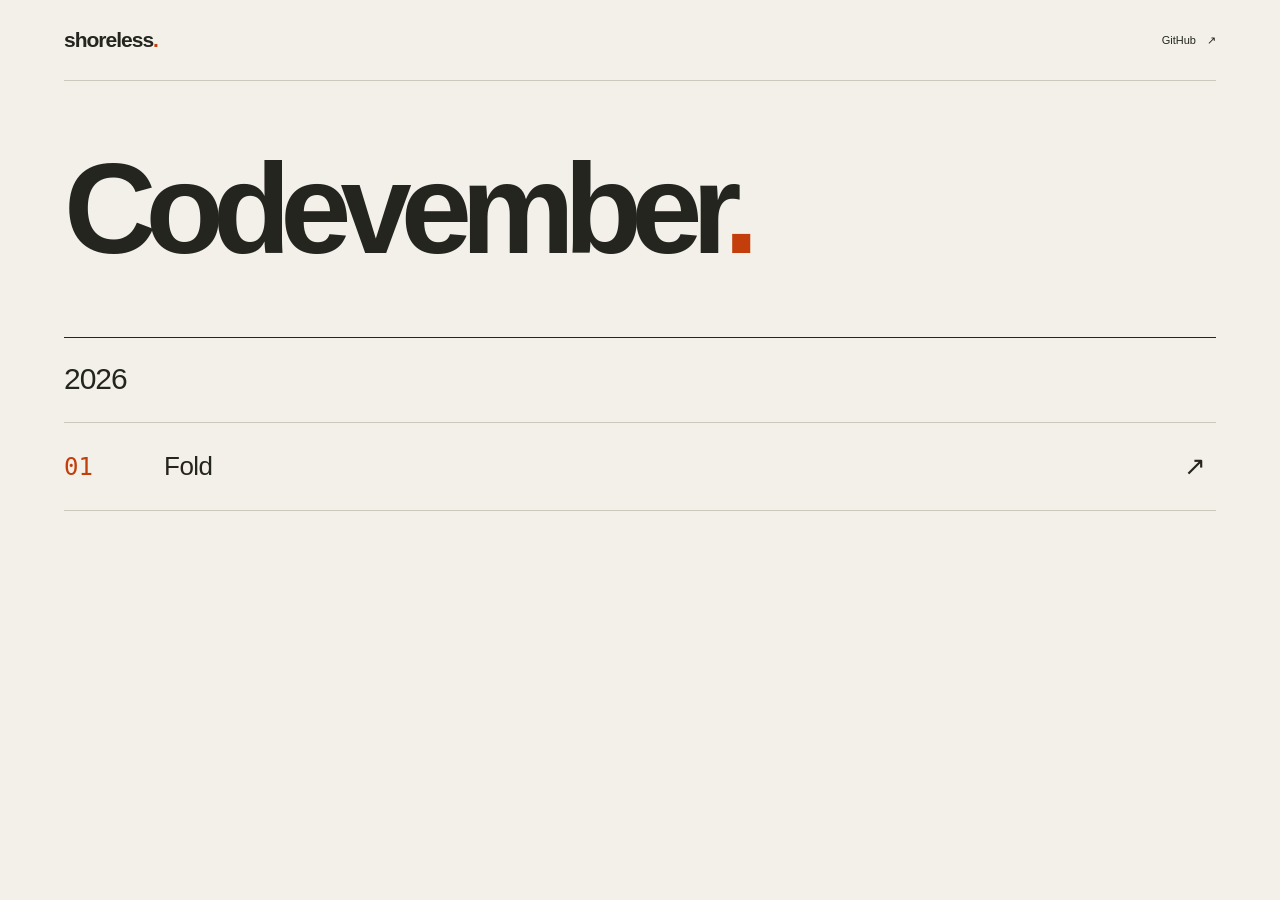
==== index.html @ 8b826ea7 "Simplify Codevember pages and give experiments more space" ====
<!doctype html>
<html lang="en">
<head>
  <meta charset="utf-8">
  <meta name="viewport" content="width=device-width, initial-scale=1">
  <meta name="description" content="Codevember by shoreless. A collection of small experiments in code.">
  <meta name="theme-color" content="#f2f0e9">
  <title>Codevember — shoreless</title>
  <link rel="stylesheet" href="assets/style.css?v=3-minimal">
</head>
<body>
  <div class="page">
    <header class="masthead">
      <a class="wordmark" href="./" aria-label="Codevember home">shoreless<span class="dot">.</span></a>
      <a class="source" href="https://github.com/shoreless/codevember">GitHub <span aria-hidden="true">↗</span></a>
    </header>
    <main>
      <section class="intro" aria-labelledby="title">
        <h1 id="title">Code<span>vember</span><span class="period">.</span></h1>
      </section>
      <section class="archive" aria-labelledby="archive-title">
        <div class="section-heading"><h2 id="archive-title">2026</h2></div>
        <a class="experiment" href="2026/01/">
          <span class="day">01</span>
          <span class="experiment-name">Fold</span>
          <span class="arrow" aria-hidden="true">↗</span>
        </a>
      </section>
    </main>
  </div>
</body>
</html>
---- assets/style.css ----
:root { color-scheme: light; --paper: #f2f0e9; --ink: #24251f; --muted: #686a60; --line: #c9c9bc; --accent: #c33e0b; }
* { box-sizing: border-box; }
body { margin: 0; background: var(--paper); color: var(--ink); font-family: Arial, Helvetica, sans-serif; }
a { color: inherit; }
a:focus-visible { outline: 2px solid var(--accent); outline-offset: 7px; }
::selection { background: var(--accent); color: white; }
.page { max-width: 1600px; min-height: 100svh; margin: auto; padding: 0 5vw; }
.masthead { display: flex; align-items: center; justify-content: space-between; padding: 28px 0; border-bottom: 1px solid var(--line); }
.wordmark { font-weight: 800; font-size: 21px; letter-spacing: -1px; text-decoration: none; }
.dot { color: var(--accent); }
.source { font-size: 11px; text-decoration: none; }
.source:hover, .back:hover { text-decoration: underline; }
.source span { margin-left: 8px; }
.intro { padding: 64px 0; }
h1 { font-size: clamp(58px, 10vw, 144px); font-weight: 800; letter-spacing: -.085em; line-height: 1; margin: 0; }
h1 .period { color: var(--accent); }
.archive { border-top: 1px solid var(--ink); padding: 24px 0 64px; }
.section-heading { padding-bottom: 26px; }
h2 { font-size: 30px; margin: 0; font-weight: 400; letter-spacing: -1px; }
.experiment { display: grid; grid-template-columns: 80px 1fr 32px; gap: 20px; align-items: center; border-top: 1px solid var(--line); border-bottom: 1px solid var(--line); padding: 28px 10px 28px 0; text-decoration: none; transition: padding .2s, background .2s; }
.experiment:hover { background: #e8e6dc; padding-left: 12px; }
.day, .eyebrow, .back { font-family: ui-monospace, SFMono-Regular, Consolas, monospace; }
.day { font-size: 24px; color: var(--accent); }
.experiment-name { font-size: 26px; letter-spacing: -.5px; }
.arrow { justify-self: end; font-size: 26px; }
.back { font-size: 12px; text-decoration: none; }
.eyebrow { margin: 0; font-size: 11px; letter-spacing: 1px; text-transform: uppercase; color: var(--muted); }
.square { display: inline-block; width: 6px; height: 6px; background: var(--accent); margin-right: 8px; }
.workbench { padding: 10vh 0; }
.workbench h1 { font-size: clamp(100px, 23vw, 300px); margin: 24px 0; color: var(--accent); }
@media (max-width: 600px) {
  .page { padding: 0 6vw; }
  .masthead { padding: 24px 0; }
  .intro { padding: 48px 0; }
  h1 { font-size: 12vw; }
  .experiment { grid-template-columns: 44px 1fr 24px; gap: 12px; }
  .experiment-name { font-size: 23px; }
  .day { font-size: 22px; }
}
@media (prefers-reduced-motion: reduce) { * { transition: none !important; } }
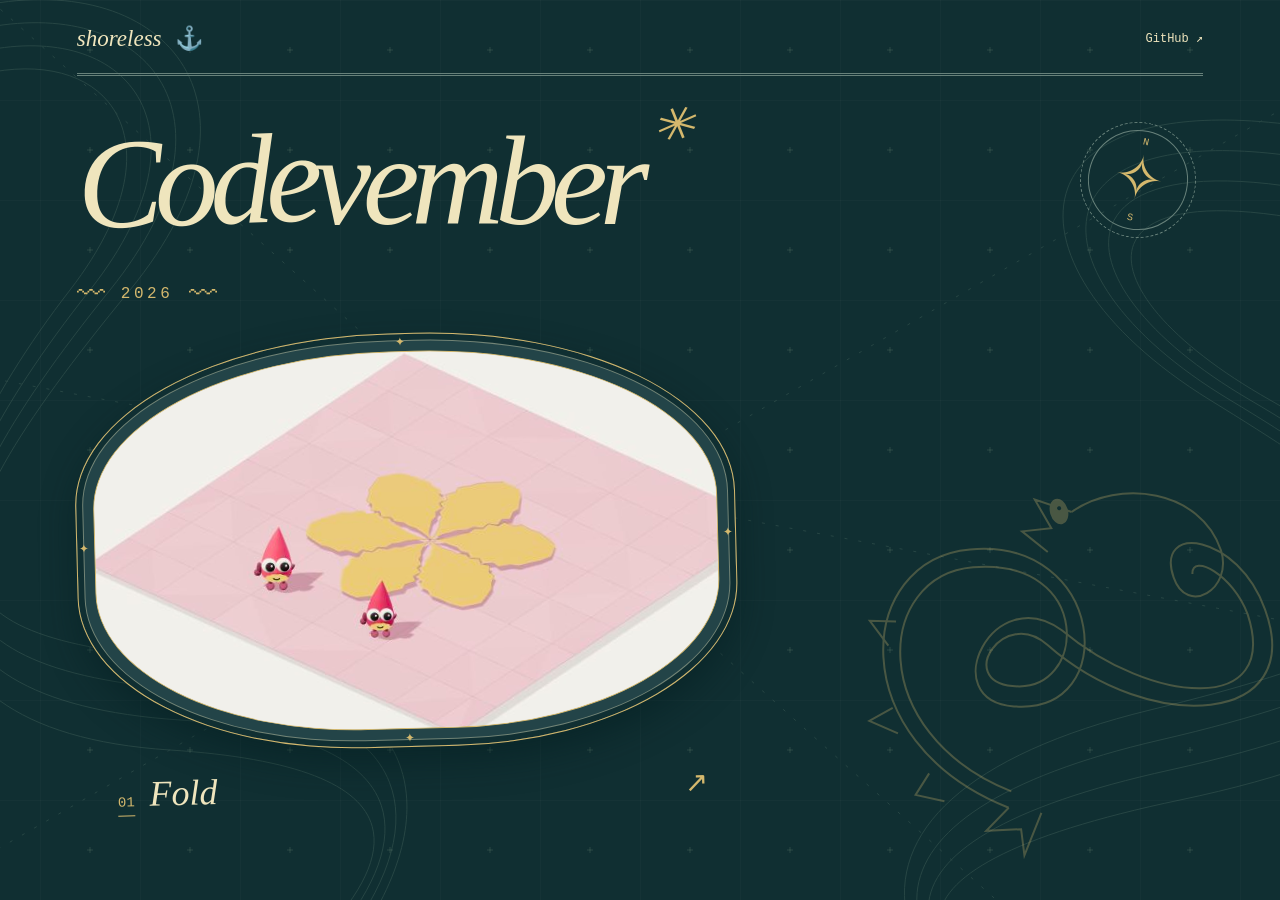
==== commit 49b34afb: "Give Codevember a strange nautical image gallery" ====
--- a/index.html
+++ b/index.html
@@ -4,27 +4,32 @@
   <meta charset="utf-8">
   <meta name="viewport" content="width=device-width, initial-scale=1">
   <meta name="description" content="Codevember by shoreless. A collection of small experiments in code.">
-  <meta name="theme-color" content="#f2f0e9">
+  <meta name="theme-color" content="#102f32">
   <title>Codevember — shoreless</title>
-  <link rel="stylesheet" href="assets/style.css?v=3-minimal">
+  <link rel="stylesheet" href="assets/style.css?v=4-sea">
 </head>
 <body>
   <div class="page">
     <header class="masthead">
-      <a class="wordmark" href="./" aria-label="Codevember home">shoreless<span class="dot">.</span></a>
+      <a class="wordmark" href="./" aria-label="Codevember home">shoreless <span aria-hidden="true">⚓</span></a>
       <a class="source" href="https://github.com/shoreless/codevember">GitHub <span aria-hidden="true">↗</span></a>
     </header>
     <main>
       <section class="intro" aria-labelledby="title">
-        <h1 id="title">Code<span>vember</span><span class="period">.</span></h1>
+        <h1 id="title">Code<span>vember</span><i aria-hidden="true">✳</i></h1>
+        <div class="compass" aria-hidden="true"><span>N</span><b>✧</b><span>S</span></div>
       </section>
       <section class="archive" aria-labelledby="archive-title">
-        <div class="section-heading"><h2 id="archive-title">2026</h2></div>
-        <a class="experiment" href="2026/01/">
-          <span class="day">01</span>
-          <span class="experiment-name">Fold</span>
-          <span class="arrow" aria-hidden="true">↗</span>
-        </a>
+        <div class="section-heading"><span aria-hidden="true">〰</span><h2 id="archive-title">2026</h2><span aria-hidden="true">〰</span></div>
+        <div class="gallery">
+          <a class="experiment" href="2026/01/" aria-label="01 — Fold">
+            <div class="porthole">
+              <img src="assets/previews/01-fold.jpg" width="660" height="614" alt="Two tiny sweet potatoes beside an unfolded golden egg on pink origami paper" fetchpriority="high">
+              <span class="bolt north" aria-hidden="true">✦</span><span class="bolt south" aria-hidden="true">✦</span><span class="bolt east" aria-hidden="true">✦</span><span class="bolt west" aria-hidden="true">✦</span>
+            </div>
+            <div class="caption"><span class="day">01</span><span class="experiment-name">Fold</span><span class="arrow" aria-hidden="true">↗</span></div>
+          </a>
+        </div>
       </section>
     </main>
   </div>
--- a/assets/style.css
+++ b/assets/style.css
@@ -1,40 +1,35 @@
-:root { color-scheme: light; --paper: #f2f0e9; --ink: #24251f; --muted: #686a60; --line: #c9c9bc; --accent: #c33e0b; }
-* { box-sizing: border-box; }
-body { margin: 0; background: var(--paper); color: var(--ink); font-family: Arial, Helvetica, sans-serif; }
-a { color: inherit; }
-a:focus-visible { outline: 2px solid var(--accent); outline-offset: 7px; }
-::selection { background: var(--accent); color: white; }
-.page { max-width: 1600px; min-height: 100svh; margin: auto; padding: 0 5vw; }
-.masthead { display: flex; align-items: center; justify-content: space-between; padding: 28px 0; border-bottom: 1px solid var(--line); }
-.wordmark { font-weight: 800; font-size: 21px; letter-spacing: -1px; text-decoration: none; }
-.dot { color: var(--accent); }
-.source { font-size: 11px; text-decoration: none; }
-.source:hover, .back:hover { text-decoration: underline; }
-.source span { margin-left: 8px; }
-.intro { padding: 64px 0; }
-h1 { font-size: clamp(58px, 10vw, 144px); font-weight: 800; letter-spacing: -.085em; line-height: 1; margin: 0; }
-h1 .period { color: var(--accent); }
-.archive { border-top: 1px solid var(--ink); padding: 24px 0 64px; }
-.section-heading { padding-bottom: 26px; }
-h2 { font-size: 30px; margin: 0; font-weight: 400; letter-spacing: -1px; }
-.experiment { display: grid; grid-template-columns: 80px 1fr 32px; gap: 20px; align-items: center; border-top: 1px solid var(--line); border-bottom: 1px solid var(--line); padding: 28px 10px 28px 0; text-decoration: none; transition: padding .2s, background .2s; }
-.experiment:hover { background: #e8e6dc; padding-left: 12px; }
-.day, .eyebrow, .back { font-family: ui-monospace, SFMono-Regular, Consolas, monospace; }
-.day { font-size: 24px; color: var(--accent); }
-.experiment-name { font-size: 26px; letter-spacing: -.5px; }
-.arrow { justify-self: end; font-size: 26px; }
-.back { font-size: 12px; text-decoration: none; }
-.eyebrow { margin: 0; font-size: 11px; letter-spacing: 1px; text-transform: uppercase; color: var(--muted); }
-.square { display: inline-block; width: 6px; height: 6px; background: var(--accent); margin-right: 8px; }
-.workbench { padding: 10vh 0; }
-.workbench h1 { font-size: clamp(100px, 23vw, 300px); margin: 24px 0; color: var(--accent); }
-@media (max-width: 600px) {
-  .page { padding: 0 6vw; }
-  .masthead { padding: 24px 0; }
-  .intro { padding: 48px 0; }
-  h1 { font-size: 12vw; }
-  .experiment { grid-template-columns: 44px 1fr 24px; gap: 12px; }
-  .experiment-name { font-size: 23px; }
-  .day { font-size: 22px; }
+@import url("sea.css?v=4-sea");
+.page { max-width: 1600px; min-height: 100svh; margin: auto; padding: 0 6vw 64px; }
+.masthead { display: flex; align-items: center; justify-content: space-between; padding: 25px 0 21px; border-bottom: 3px double var(--line); }
+.wordmark { font-style: italic; font-size: 23px; text-decoration: none; }
+.wordmark span { color: var(--brass); display: inline-block; margin-left: 8px; font-style: normal; }
+.source, .back { font: 12px 'Courier New', monospace; text-decoration: none; }
+.source:hover, .back:hover { color: var(--brass); }
+.intro { display: flex; align-items: center; justify-content: space-between; padding: 32px 0 16px; }
+h1 { font-size: clamp(62px, 10vw, 148px); font-weight: normal; font-style: italic; letter-spacing: -.065em; line-height: 1.05; margin: 0; transform: rotate(-2deg); }
+h1 span { display: inline-block; transform: translateY(9px) rotate(2deg); }
+h1 i { display: inline-block; font-size: .38em; margin-left: .28em; color: var(--brass); vertical-align: top; transform: rotate(17deg); }
+.compass { display: grid; place-items: center; width: 100px; height: 100px; border: 1px solid var(--line); outline: 1px dashed var(--line); outline-offset: 7px; border-radius: 50%; color: var(--brass); transform: rotate(12deg); font: 10px 'Courier New', monospace; flex-shrink: 0; margin: 10px 15px 0 30px; }
+.compass b { font: 60px/45px Georgia, serif; font-weight: normal; }
+.archive { padding: 20px 0 10px; }
+.section-heading { display: flex; align-items: center; gap: 16px; color: var(--brass); margin-bottom: 23px; }
+h2 { font: 16px 'Courier New', monospace; letter-spacing: .22em; margin: 0; }
+.section-heading > span { font-size: 28px; }
+.gallery { display: grid; grid-template-columns: repeat(auto-fit, minmax(min(100%, 340px), 1fr)); gap: 45px; }
+.experiment { display: block; width: 100%; max-width: 660px; text-decoration: none; transform: rotate(-1.5deg); transition: transform .3s; }
+.experiment:hover { transform: rotate(.5deg) translateY(-5px); }
+.porthole { position: relative; padding: 17px; border: 1px solid var(--brass); border-radius: 48% 48% 43% 43% / 40% 40% 38% 38%; background: #234448; box-shadow: inset 0 0 0 6px #102f32, inset 0 0 0 7px #718375, 0 15px 35px #001b1d70; }
+.porthole img { display: block; width: 100%; height: auto; aspect-ratio: 1.65; object-fit: cover; object-position: center 65%; border-radius: inherit; border: 1px solid var(--brass); background: var(--paper); }
+.bolt { position: absolute; color: var(--brass); font-size: 12px; line-height: 12px; }
+.north { top: 2px; left: calc(50% - 6px); }.south { bottom: 2px; left: calc(50% - 6px); }.east { right: 2px; top: calc(50% - 6px); }.west { left: 2px; top: calc(50% - 6px); }
+.caption { display: flex; align-items: baseline; gap: 15px; padding: 19px 35px 0; }
+.day { font: 14px 'Courier New', monospace; color: var(--brass); border-bottom: 1px solid var(--brass); padding-bottom: 5px; }
+.experiment-name { font-size: 36px; font-style: italic; }
+.arrow { margin-left: auto; color: var(--brass); font-size: 28px; }
+.eyebrow { font: 12px 'Courier New', monospace; color: var(--muted); }
+.workbench { padding: 10vh 0; }.workbench h1 { font-size: clamp(100px, 23vw, 300px); margin: 24px 0; color: var(--brass); }
+@media (max-width: 650px) {
+ .page { padding: 0 7vw 40px; }.masthead { padding: 22px 0 18px; }.wordmark { font-size: 21px; }
+ .intro { padding: 32px 0 16px; } h1 { font-size: 12.5vw; } .compass { display: none; }
+ .archive { padding-top: 19px; }.section-heading { margin-bottom: 24px; }.caption { padding: 16px 18px 0; }.experiment-name { font-size: 31px; }.porthole { padding: 13px; }
 }
-@media (prefers-reduced-motion: reduce) { * { transition: none !important; } }
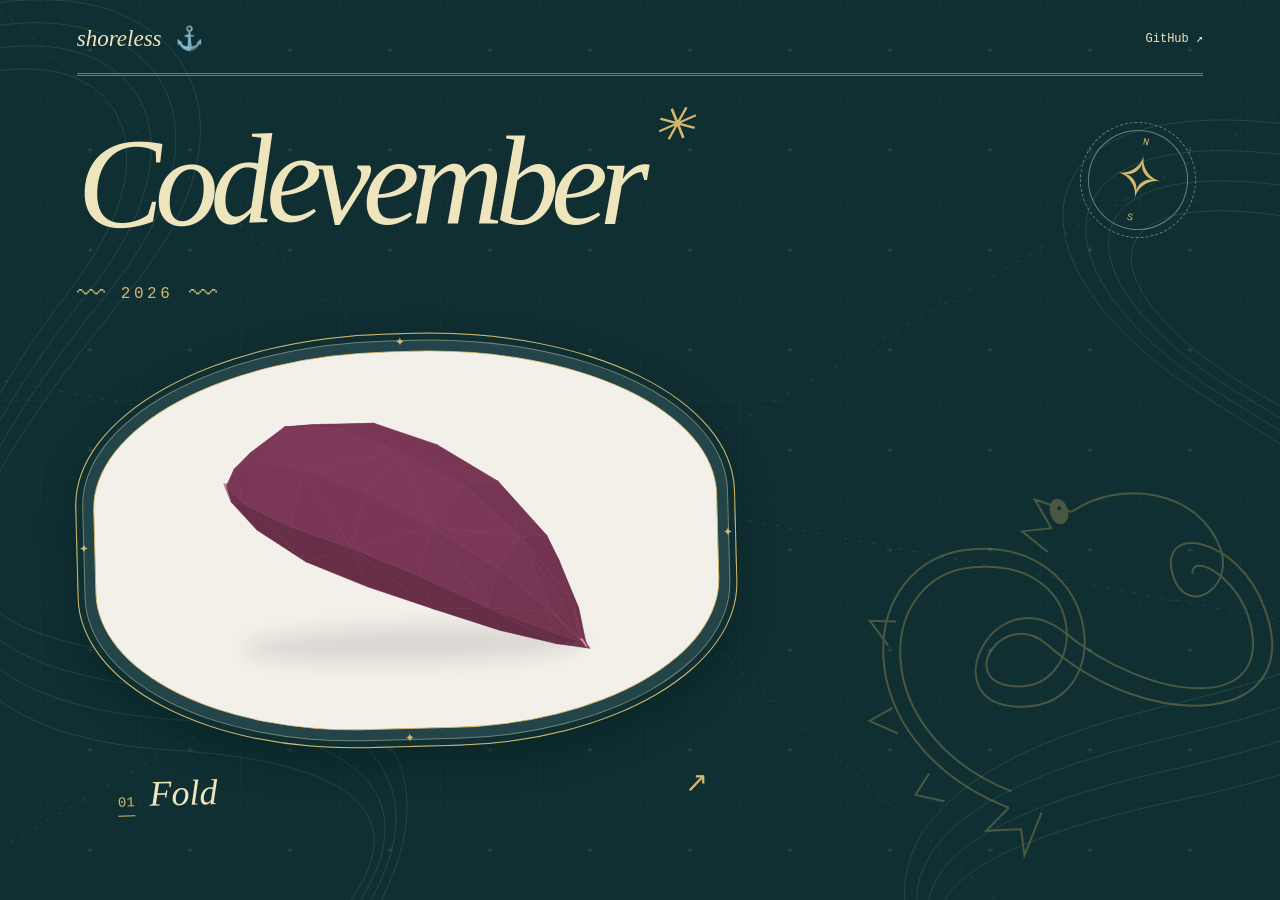
==== commit 79247786: "Keep Fold gallery preview spoiler-free" ====
--- a/index.html
+++ b/index.html
@@ -24,7 +24,7 @@
         <div class="gallery">
           <a class="experiment" href="2026/01/" aria-label="01 — Fold">
             <div class="porthole">
-              <img src="assets/previews/01-fold.jpg" width="660" height="614" alt="Two tiny sweet potatoes beside an unfolded golden egg on pink origami paper" fetchpriority="high">
+              <img src="assets/previews/01-folded.svg" width="660" height="400" alt="A folded plum-coloured origami sweet potato" fetchpriority="high">
               <span class="bolt north" aria-hidden="true">✦</span><span class="bolt south" aria-hidden="true">✦</span><span class="bolt east" aria-hidden="true">✦</span><span class="bolt west" aria-hidden="true">✦</span>
             </div>
             <div class="caption"><span class="day">01</span><span class="experiment-name">Fold</span><span class="arrow" aria-hidden="true">↗</span></div>
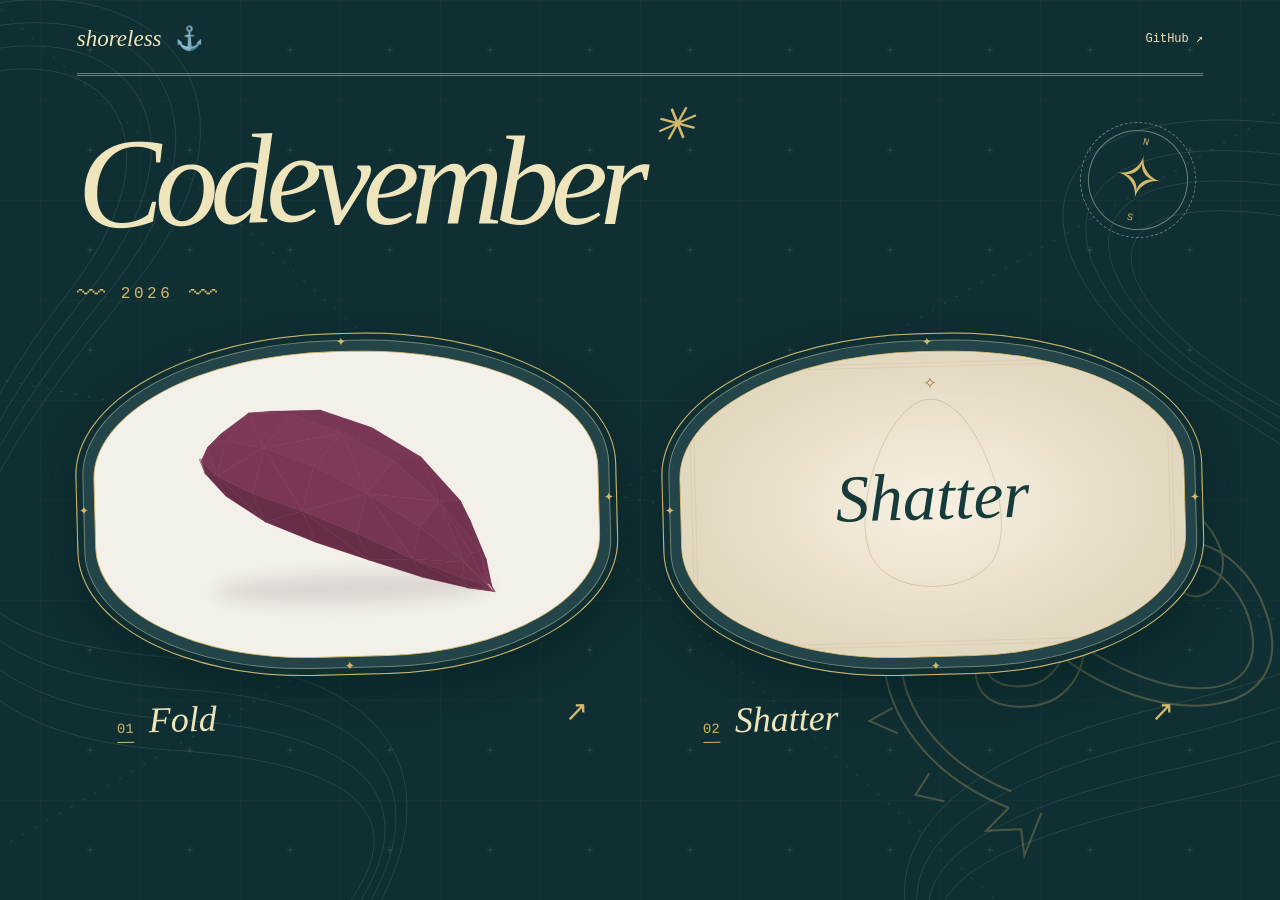
==== commit 0dd50b6c: "Add Day 02 Shatter: break the page to reveal a chocolate garden" ====
--- a/index.html
+++ b/index.html
@@ -29,6 +29,13 @@
             </div>
             <div class="caption"><span class="day">01</span><span class="experiment-name">Fold</span><span class="arrow" aria-hidden="true">↗</span></div>
           </a>
+          <a class="experiment" href="2026/02/" aria-label="02 — Shatter">
+            <div class="porthole">
+              <img src="assets/previews/02-shatter.svg" width="660" height="400" alt="An intact eggshell-coloured page with a fine gold egg outline and the word Shatter" loading="lazy">
+              <span class="bolt north" aria-hidden="true">✦</span><span class="bolt south" aria-hidden="true">✦</span><span class="bolt east" aria-hidden="true">✦</span><span class="bolt west" aria-hidden="true">✦</span>
+            </div>
+            <div class="caption"><span class="day">02</span><span class="experiment-name">Shatter</span><span class="arrow" aria-hidden="true">↗</span></div>
+          </a>
         </div>
       </section>
     </main>
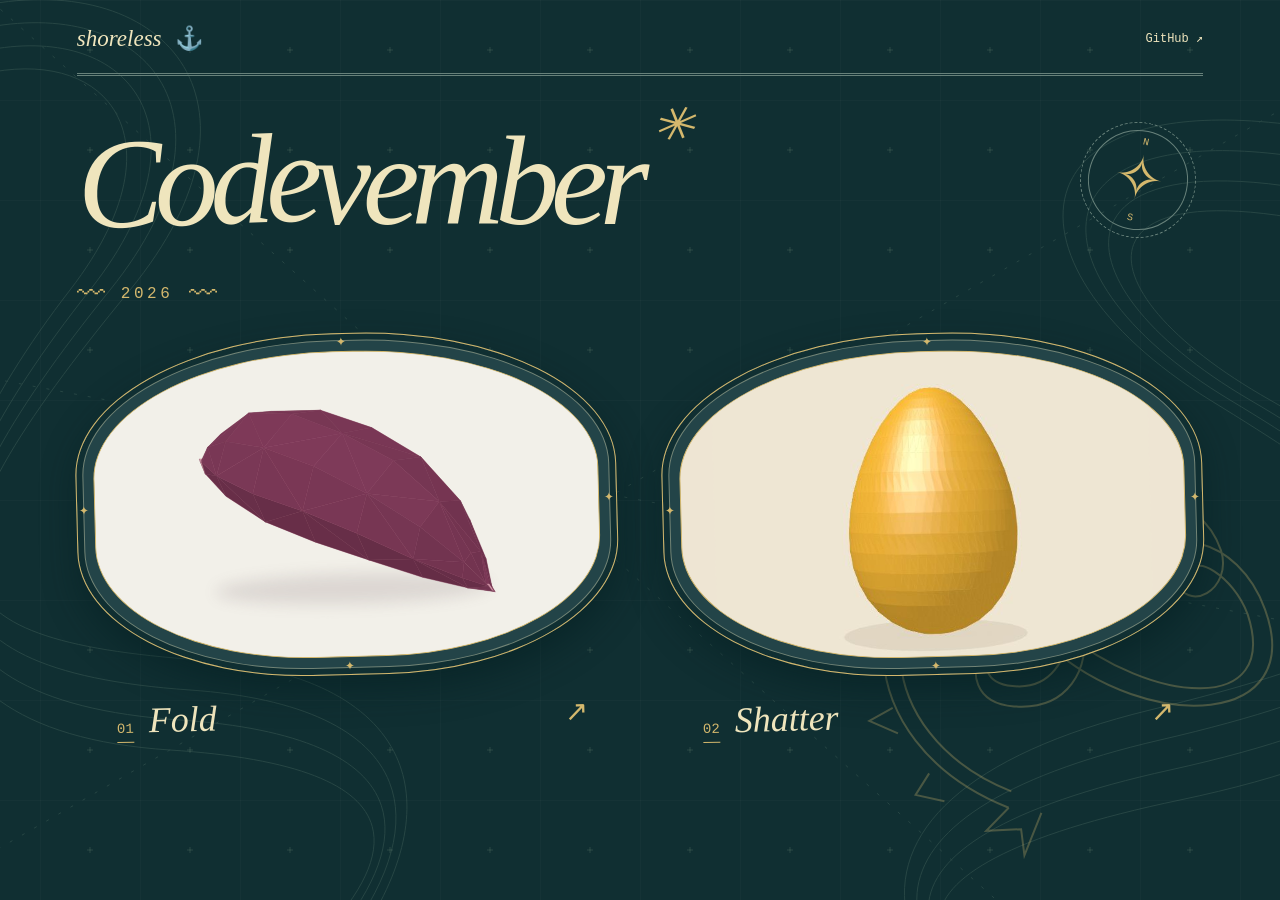
==== commit a0614f62: "Turn Shatter into a golden-egg journey through an edible 3D forest" ====
--- a/index.html
+++ b/index.html
@@ -31,7 +31,7 @@
           </a>
           <a class="experiment" href="2026/02/" aria-label="02 — Shatter">
             <div class="porthole">
-              <img src="assets/previews/02-shatter.svg" width="660" height="400" alt="An intact eggshell-coloured page with a fine gold egg outline and the word Shatter" loading="lazy">
+              <img src="assets/previews/02-golden-egg.jpg" width="660" height="460" style="object-fit:contain;background:#eee5d3" alt="An unopened three-dimensional golden egg" loading="lazy">
               <span class="bolt north" aria-hidden="true">✦</span><span class="bolt south" aria-hidden="true">✦</span><span class="bolt east" aria-hidden="true">✦</span><span class="bolt west" aria-hidden="true">✦</span>
             </div>
             <div class="caption"><span class="day">02</span><span class="experiment-name">Shatter</span><span class="arrow" aria-hidden="true">↗</span></div>
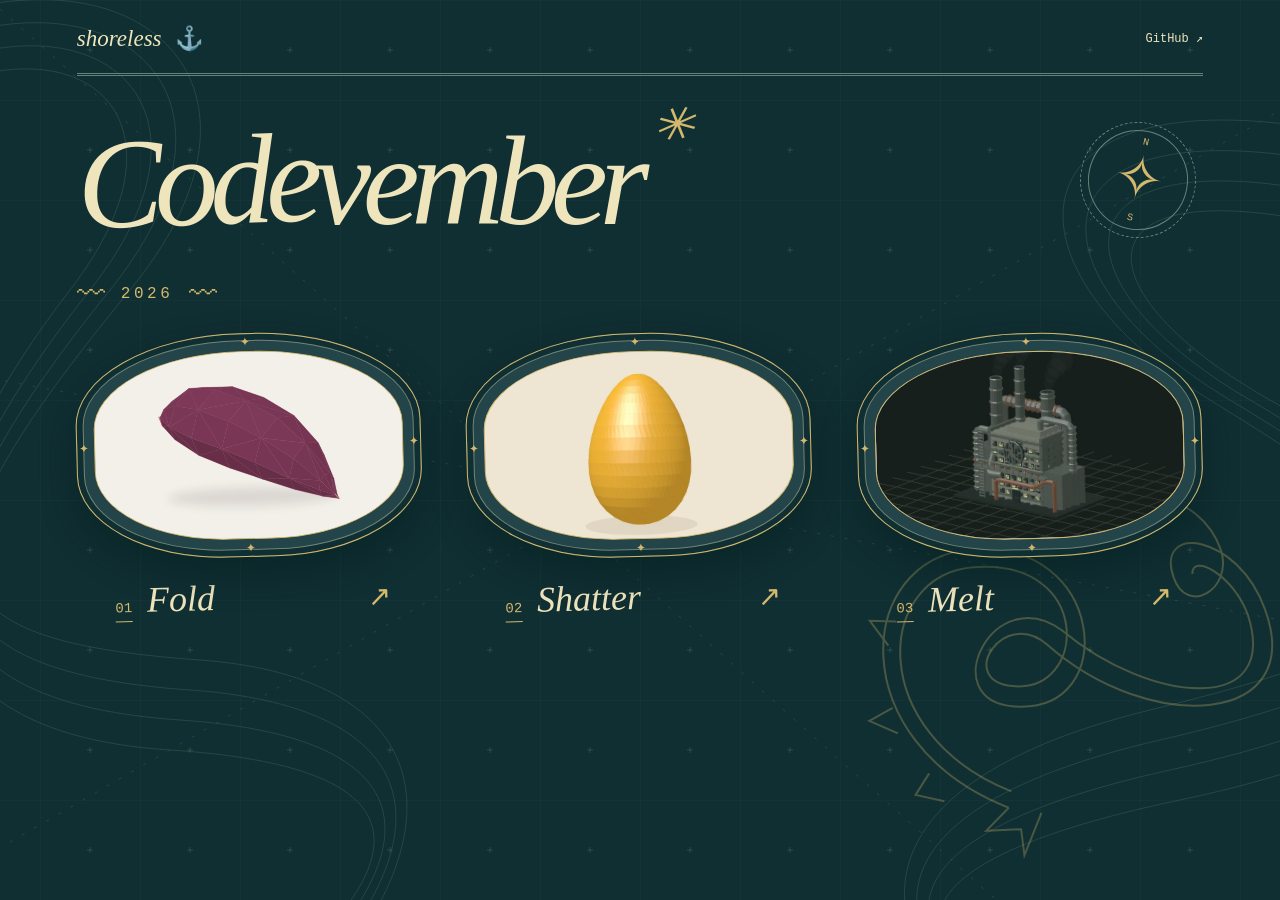
==== commit e053e2fc: "Add Day 03: a dystopian factory melting into chocolate" ====
--- a/index.html
+++ b/index.html
@@ -36,6 +36,13 @@
             </div>
             <div class="caption"><span class="day">02</span><span class="experiment-name">Shatter</span><span class="arrow" aria-hidden="true">↗</span></div>
           </a>
+          <a class="experiment" href="2026/03/" aria-label="03 — Melt">
+            <div class="porthole">
+              <img src="assets/previews/03-factory.jpg" width="660" height="400" alt="A concrete factory crowded with ducts and smokestacks" loading="lazy">
+              <span class="bolt north" aria-hidden="true">✦</span><span class="bolt south" aria-hidden="true">✦</span><span class="bolt east" aria-hidden="true">✦</span><span class="bolt west" aria-hidden="true">✦</span>
+            </div>
+            <div class="caption"><span class="day">03</span><span class="experiment-name">Melt</span><span class="arrow" aria-hidden="true">↗</span></div>
+          </a>
         </div>
       </section>
     </main>
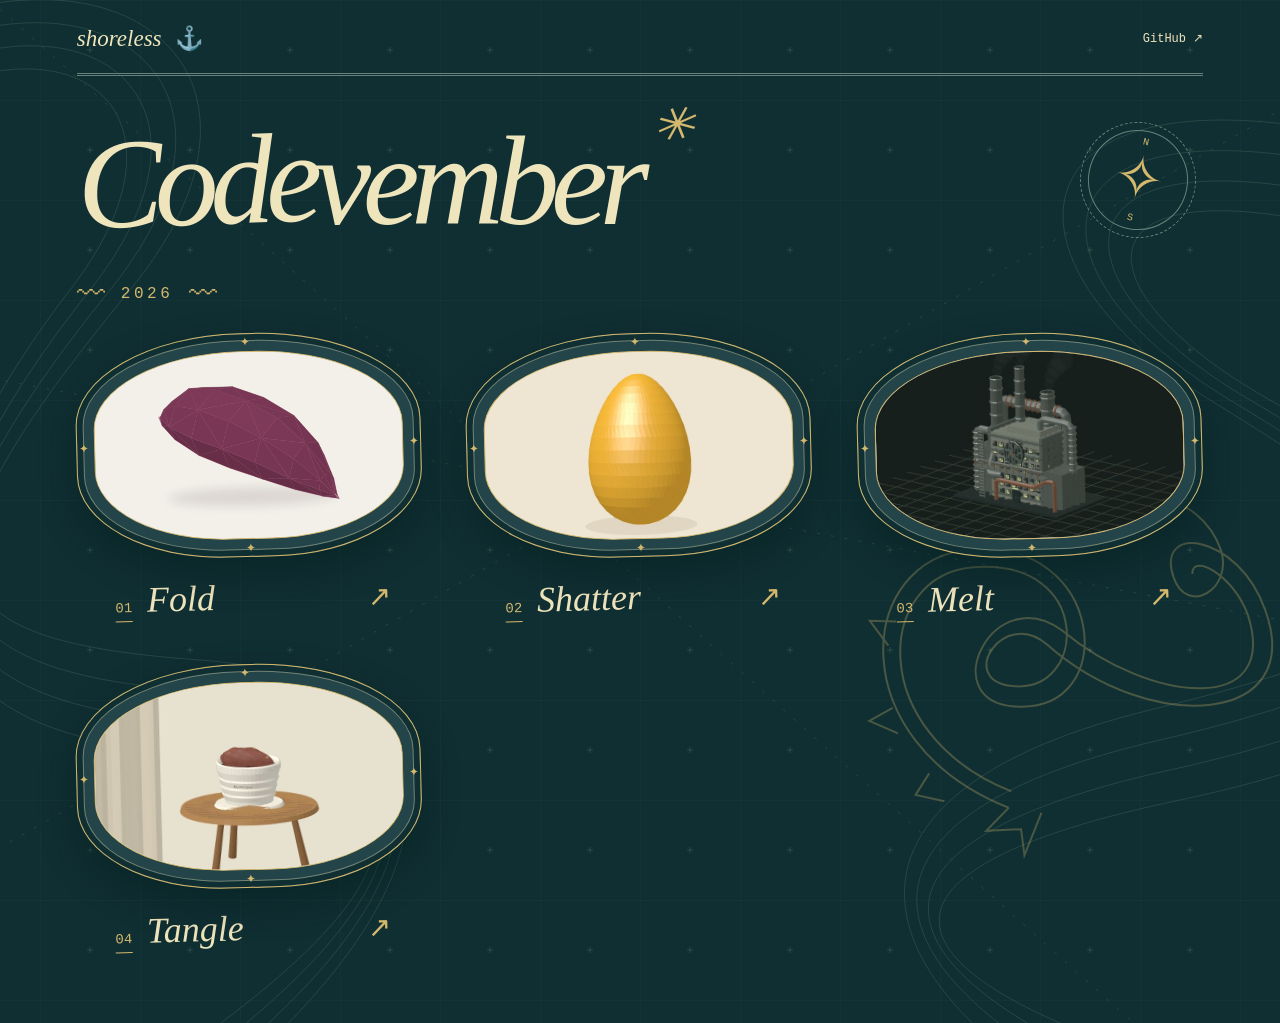
==== commit 9818e745: "Add Day 04 Tangle: grow Ricardo Junior from a sweet potato" ====
--- a/index.html
+++ b/index.html
@@ -43,6 +43,13 @@
             </div>
             <div class="caption"><span class="day">03</span><span class="experiment-name">Melt</span><span class="arrow" aria-hidden="true">↗</span></div>
           </a>
+          <a class="experiment" href="2026/04/" aria-label="04 — Tangle">
+            <div class="porthole">
+              <img src="assets/previews/04-potato.jpg" width="660" height="400" alt="Ricardo Junior as a sweet potato in a white pot" loading="lazy">
+              <span class="bolt north" aria-hidden="true">✦</span><span class="bolt south" aria-hidden="true">✦</span><span class="bolt east" aria-hidden="true">✦</span><span class="bolt west" aria-hidden="true">✦</span>
+            </div>
+            <div class="caption"><span class="day">04</span><span class="experiment-name">Tangle</span><span class="arrow" aria-hidden="true">↗</span></div>
+          </a>
         </div>
       </section>
     </main>
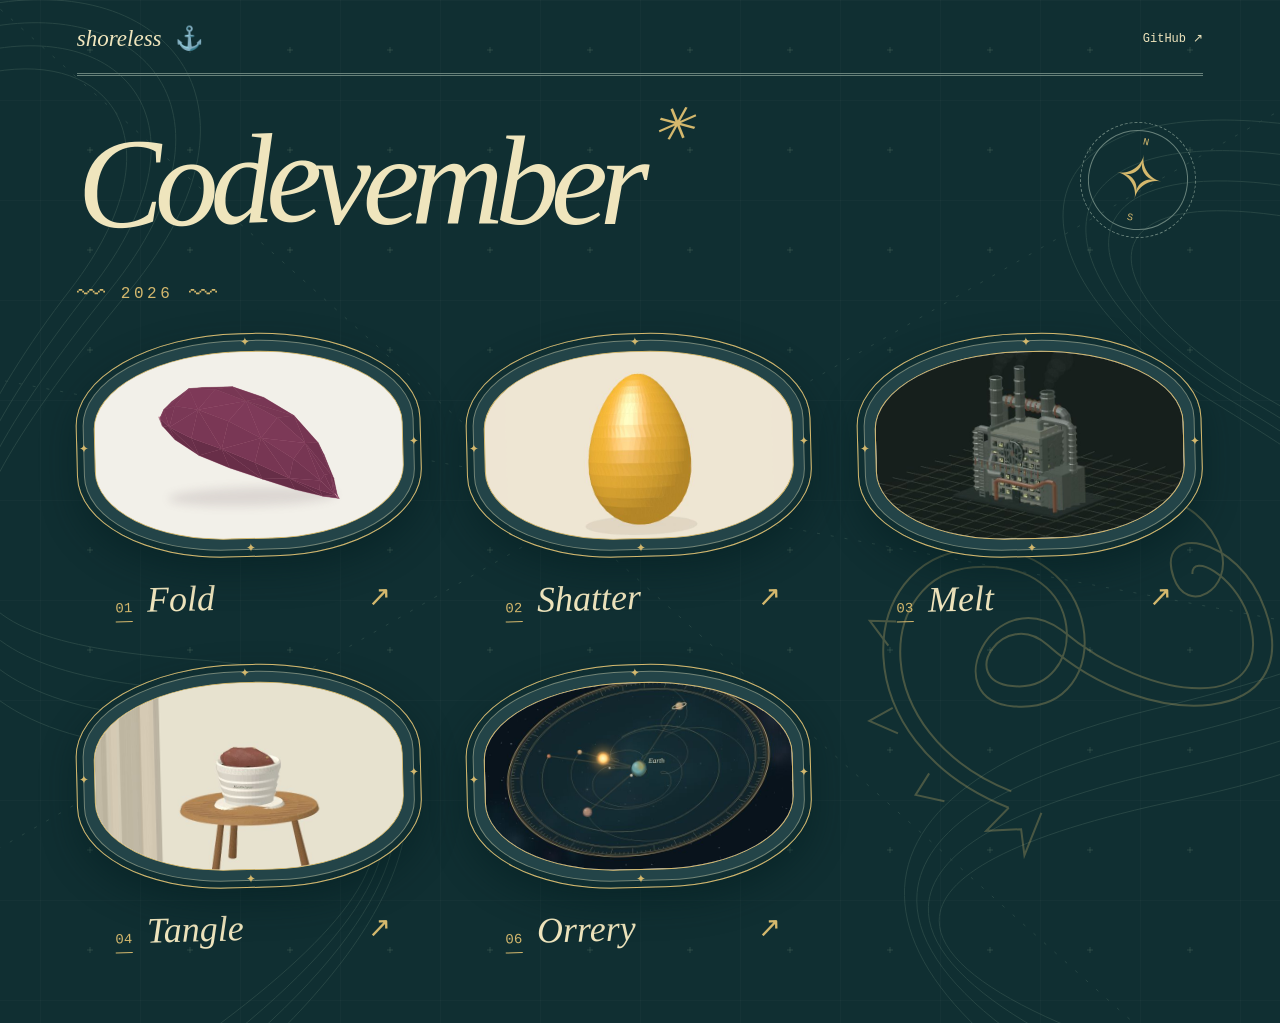
==== commit bcde6e1c: "Add Day 06 Orrery with changing viewpoints and a black-hole lens" ====
--- a/index.html
+++ b/index.html
@@ -50,6 +50,13 @@
             </div>
             <div class="caption"><span class="day">04</span><span class="experiment-name">Tangle</span><span class="arrow" aria-hidden="true">↗</span></div>
           </a>
+          <a class="experiment" href="2026/06/" aria-label="06 — Orrery">
+            <div class="porthole">
+              <img src="assets/previews/06-orrery.jpg" width="660" height="400" alt="A brass orrery seen from Earth" loading="lazy">
+              <span class="bolt north" aria-hidden="true">✦</span><span class="bolt south" aria-hidden="true">✦</span><span class="bolt east" aria-hidden="true">✦</span><span class="bolt west" aria-hidden="true">✦</span>
+            </div>
+            <div class="caption"><span class="day">06</span><span class="experiment-name">Orrery</span><span class="arrow" aria-hidden="true">↗</span></div>
+          </a>
         </div>
       </section>
     </main>
